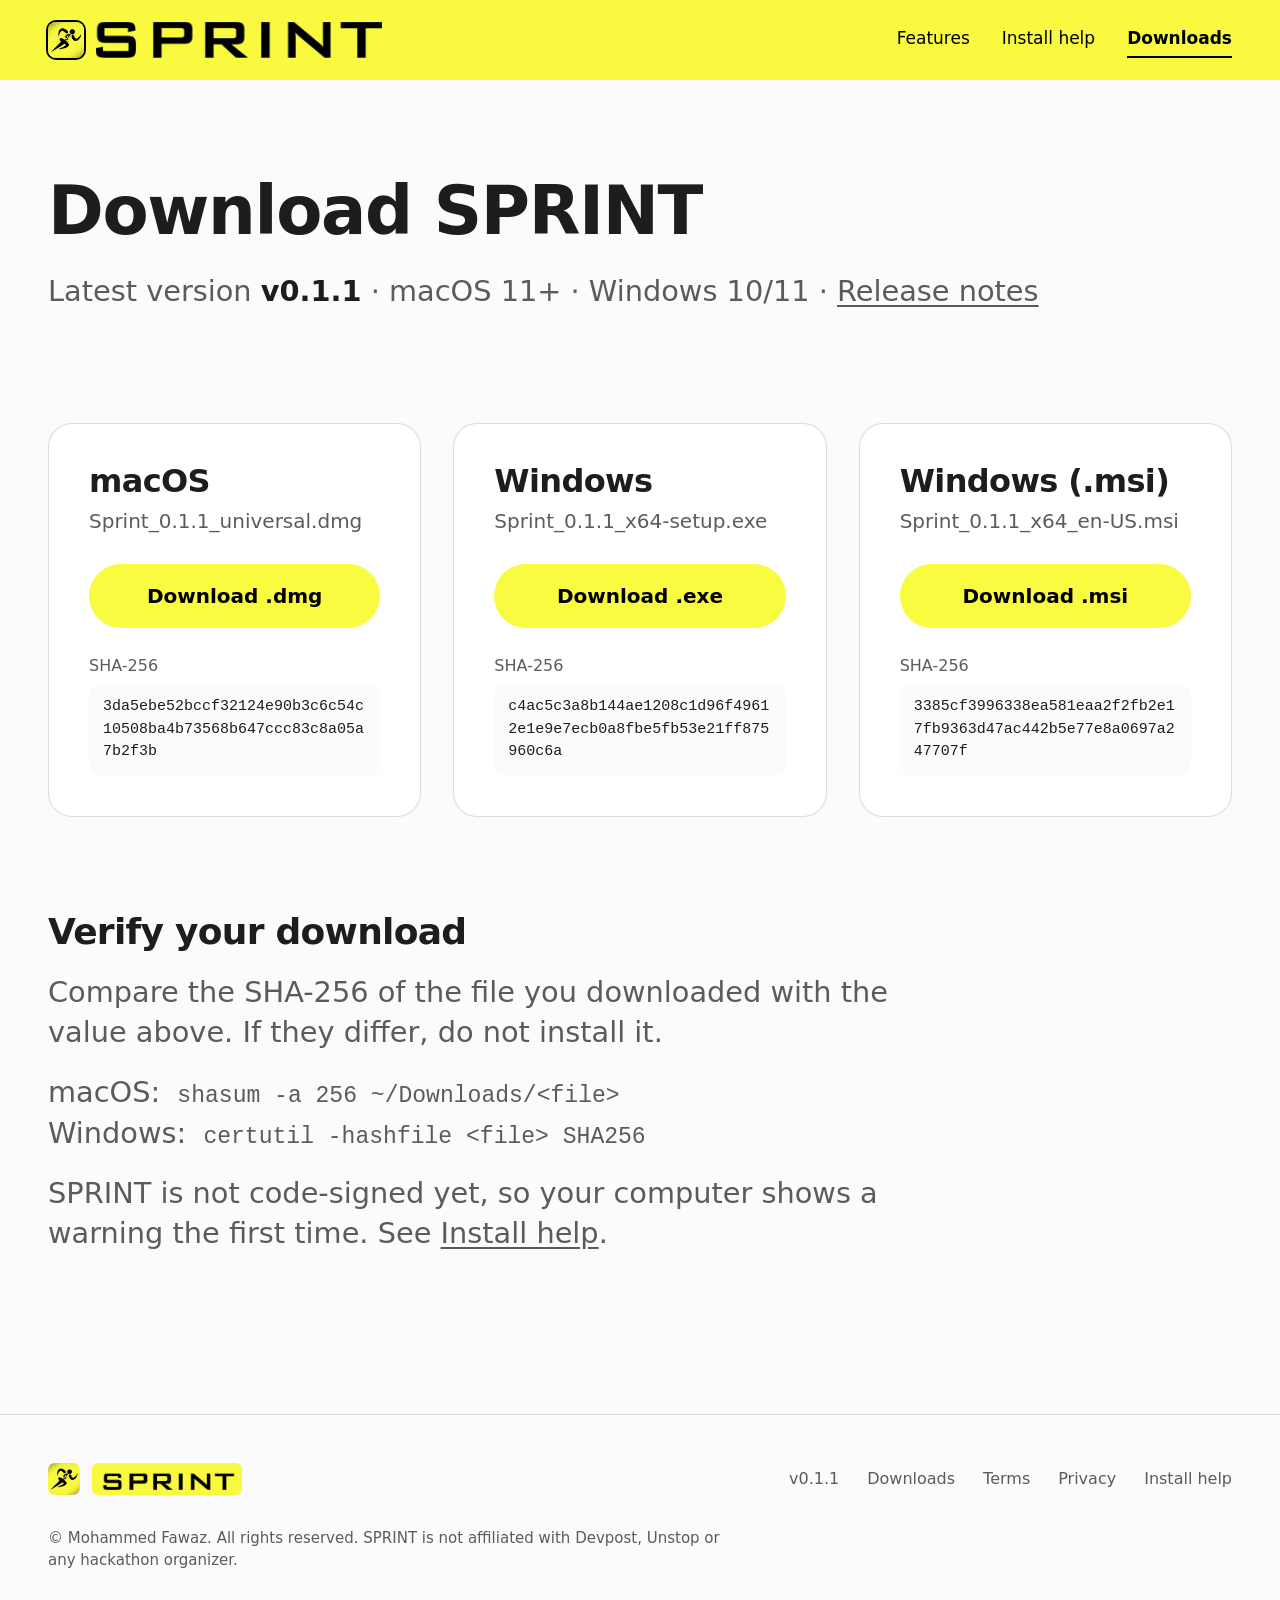
==== downloads/index.html @ 98894faf "Design fix: aligned lockup, 48px edges, big hero, downloads page, band" ====
<!doctype html>
<html lang="en">
<head>
<meta charset="utf-8">
<meta name="viewport" content="width=device-width, initial-scale=1">
<meta http-equiv="Content-Security-Policy" content="default-src 'none'; img-src 'self'; style-src 'self'; script-src 'self'; connect-src 'self'; base-uri 'none'; form-action 'none'">
<meta name="referrer" content="strict-origin-when-cross-origin">
<title>Download SPRINT</title>
<meta name="description" content="Download the latest SPRINT for macOS and Windows, with release notes and SHA-256 checksums.">
<link rel="canonical" href="https://fawaz3469.github.io/sprint-app/downloads/">
<meta name="color-scheme" content="dark light">
<meta name="theme-color" content="#F9FB40">
<link rel="icon" href="../favicon.ico" sizes="48x48">
<link rel="icon" href="../favicon-32.png" type="image/png" sizes="32x32">
<link rel="icon" href="../icon-512.png" type="image/png" sizes="512x512">
<link rel="apple-touch-icon" href="../apple-touch-icon.png">
<meta property="og:type" content="website">
<meta property="og:site_name" content="SPRINT">
<meta property="og:title" content="Download SPRINT">
<meta property="og:description" content="Download the latest SPRINT for macOS and Windows, with release notes and SHA-256 checksums.">
<meta property="og:url" content="https://fawaz3469.github.io/sprint-app/downloads/">
<meta property="og:image" content="https://fawaz3469.github.io/sprint-app/og-image.png">
<meta property="og:image:width" content="1200">
<meta property="og:image:height" content="630">
<meta property="og:image:alt" content="The SPRINT running-man icon and wordmark on a dark background">
<meta name="twitter:card" content="summary_large_image">
<meta name="twitter:title" content="Download SPRINT">
<meta name="twitter:description" content="Download the latest SPRINT for macOS and Windows, with release notes and SHA-256 checksums.">
<meta name="twitter:image" content="https://fawaz3469.github.io/sprint-app/og-image.png">
<link rel="stylesheet" href="../style.css">
<script src="../app.js" defer></script>
</head>
<body>
<a class="skip" href="#main">Skip to content</a>
<header class="nav">
  <div class="nav-in">
    <a class="lockup trim" href="../" aria-label="SPRINT home"><img class="lockup-icon" src="../assets/sprint-icon-sm.png" alt="" width="128" height="128"><span class="lockup-word"><img src="../assets/sprint-wordmark.png" alt="SPRINT" width="720" height="154"></span></a>
    <nav aria-label="Page">
      <a class="nl-features" href="../#features">Features</a>
      <a href="../#install-help">Install help</a>
      <a href="../downloads/" aria-current="page">Downloads</a>
    </nav>
  </div>
</header>

<main id="main" class="dlpage">
  <section class="dl-head">
    <h1>Download SPRINT</h1>
    <p class="lead">Latest version <strong><span class="ver">v0.1.0</span></strong> · macOS 11+ · Windows 10/11 · <a href="https://github.com/Fawaz3469/sprint-app/releases/latest" rel="noopener noreferrer">Release notes</a></p>
  </section>
  <section class="dl-cards" aria-label="Installers">
    <div class="dl-card">
      <h2>macOS</h2>
      <p data-name="mac">Sprint_0.1.0_universal.dmg</p>
      <a class="btn" data-dl="mac" rel="noopener noreferrer" href="https://github.com/Fawaz3469/sprint-app/releases/download/v0.1.0/Sprint_0.1.0_universal.dmg">Download .dmg</a>
      <h3>SHA-256</h3><code data-full="mac">fe7708c4372dd57917264f7ff843966393e256d961eadf216d6270aa0fd80927</code>
    </div>
    <div class="dl-card">
      <h2>Windows</h2>
      <p data-name="win">Sprint_0.1.0_x64-setup.exe</p>
      <a class="btn" data-dl="win" rel="noopener noreferrer" href="https://github.com/Fawaz3469/sprint-app/releases/download/v0.1.0/Sprint_0.1.0_x64-setup.exe">Download .exe</a>
      <h3>SHA-256</h3><code data-full="win">0c27ec183a17f226c5e59f44810eeecf139d4183ca8384eb6352f1f5550e7f88</code>
    </div>
    <div class="dl-card">
      <h2>Windows (.msi)</h2>
      <p data-name="msi">Sprint_0.1.0_x64_en-US.msi</p>
      <a class="btn" data-dl="msi" rel="noopener noreferrer" href="https://github.com/Fawaz3469/sprint-app/releases/download/v0.1.0/Sprint_0.1.0_x64_en-US.msi">Download .msi</a>
      <h3>SHA-256</h3><code data-full="msi">40f89d95b219e3879ad29ecf7b40930d95cf62e3c7dda0f127c900ae0b9bed03</code>
    </div>
  </section>
  <section class="dl-verify">
    <h2>Verify your download</h2>
    <p class="sub">Compare the SHA-256 of the file you downloaded with the value above. If they differ, do not install it.</p>
    <p class="sub">macOS: <code>shasum -a 256 ~/Downloads/&lt;file&gt;</code><br>Windows: <code>certutil -hashfile &lt;file&gt; SHA256</code></p>
    <p class="sub">SPRINT is not code-signed yet, so your computer shows a warning the first time. See <a href="../#install-help">Install help</a>.</p>
  </section>
</main>
<footer class="foot">
  <div class="foot-in">
    <a class="lockup" href="../" aria-label="SPRINT home"><img class="lockup-icon" src="../assets/sprint-icon-sm.png" alt="" width="128" height="128"><span class="lockup-word"><img src="../assets/sprint-wordmark.png" alt="SPRINT" width="720" height="154"></span></a>
    <nav aria-label="Footer">
      <span class="ver">v0.1.0</span>
      <a href="../downloads/">Downloads</a>
      <a href="../terms/">Terms</a>
      <a href="../privacy/">Privacy</a>
      <a href="../#install-help">Install help</a>
    </nav>
  </div>
  <div class="foot-in foot-fine">
    <p>© Mohammed Fawaz. All rights reserved. SPRINT is not affiliated with Devpost, Unstop or any hackathon organizer.</p>
  </div>
</footer>
</body>
</html>
---- style.css ----
/* Dark by default; light follows the system. Yellow is a fill only, always with black text on it. */
:root {
  --yellow: #F9FB40;
  --on-yellow: #000;
  --bg: #0b0b0c;
  --surface: #151517;
  --text: #f5f5f7;
  --text-2: rgba(245, 245, 247, .72);
  --line: rgba(255, 255, 255, .14);
  --focus: #F9FB40;
  --glow: .22;
  --shadow: 0 40px 100px rgba(0, 0, 0, .5);
  --pad: 48px;
  --nav-h: 80px;
  --section: 140px;
  --font: -apple-system, BlinkMacSystemFont, "SF Pro Display", "SF Pro Text", "Segoe UI", system-ui, sans-serif;
}
@media (prefers-color-scheme: light) {
  :root { --bg: #fbfbfd; --surface: #fff; --text: #1d1d1f; --text-2: rgba(29, 29, 31, .72); --line: rgba(0, 0, 0, .14); --focus: #1d1d1f; --glow: .55; --shadow: 0 40px 100px rgba(0, 0, 0, .18); }
}
* { box-sizing: border-box; }
html { overflow-x: clip; -webkit-text-size-adjust: 100%; scroll-behavior: smooth; scroll-padding-top: 96px; }
body { margin: 0; background: var(--bg); color: var(--text); font: 400 1.25rem/1.5 var(--font); -webkit-font-smoothing: antialiased; overflow-x: clip; }
img { display: block; max-width: 100%; height: auto; }
a { color: inherit; }
:focus-visible { outline: 3px solid var(--focus); outline-offset: 3px; border-radius: 8px; }
.skip { position: absolute; left: var(--pad); top: -80px; background: var(--yellow); color: var(--on-yellow); padding: 8px 16px; border-radius: 980px; z-index: 30; }
.skip:focus { top: 12px; outline-color: #000; }

/* Lockup: the real icon and wordmark files, centered on one axis at the same height. */
.lockup { --lh: 32px; display: inline-flex; align-items: center; gap: 12px; text-decoration: none; }
.lockup-icon { height: var(--lh); width: var(--lh); border-radius: 22%; }
.lockup-word { display: block; line-height: 0; }
.lockup-word img { height: var(--lh); width: auto; border-radius: 6px; }
/* On the yellow bar the wordmark file's own yellow padding is trimmed away with CSS (glyphs: 627x79 at 54,50 of 720x154),
   so the letters, not the invisible box, line up with the icon. */
.lockup.trim { --lh: 36px; }
.lockup.trim .lockup-word { position: relative; overflow: hidden; width: calc(var(--lh) * 7.9367); height: var(--lh); }
.lockup.trim .lockup-word img { position: absolute; max-width: none; height: auto; width: calc(var(--lh) * 9.1139); left: calc(var(--lh) * -0.6835); top: calc(var(--lh) * -0.6329); border-radius: 0; }
.lockup.trim .lockup-icon { box-shadow: 0 0 0 2px #000; }

.nav { position: sticky; top: 0; z-index: 20; background: #F9F940; /* the exact yellow inside the logo files, so the wordmark has no seam on the bar */ color: var(--on-yellow); }
.nav-in { height: var(--nav-h); padding: 0 var(--pad); display: flex; align-items: center; justify-content: space-between; }
.nav nav { display: flex; align-items: center; gap: 32px; font-size: 1.0625rem; font-weight: 500; }
.nav nav a { white-space: nowrap; color: var(--on-yellow); text-decoration: none; padding: 4px 0; border-bottom: 2px solid transparent; }
.nav nav a:hover { border-bottom-color: currentColor; }
.nav nav a[aria-current="page"] { font-weight: 700; border-bottom-color: #000; }
.nav :focus-visible { outline-color: #000; }

main { padding: 0 var(--pad); }
section { position: relative; padding: var(--section) 0; }
h1 { font-size: clamp(2.5rem, 1rem + 4vw, 4.5rem); line-height: 1.05; letter-spacing: -0.02em; margin: 0 0 24px; font-weight: 700; }
h2 { font-size: clamp(2.25rem, 1rem + 2.8vw, 3.5rem); line-height: 1.08; letter-spacing: -0.02em; font-weight: 700; margin: 0 0 20px; max-width: 18ch; }
h3 { font-size: 1.5rem; line-height: 1.25; font-weight: 600; margin: 0 0 12px; }
.lead, .sub { color: var(--text-2); max-width: 32em; margin: 0; font-size: clamp(1.25rem, .9rem + 1.2vw, 1.8rem); line-height: 1.4; }
.lead { margin-bottom: 40px; }

/* Hero: full viewport height under the nav, text on the left, a big screenshot bleeding off the right edge. */
.hero { min-height: calc(100svh - var(--nav-h)); display: grid; grid-template-columns: minmax(536px, 38%) minmax(0, 1fr); gap: 32px; align-items: center; padding: 64px 0; }
.hero::before { content: ""; position: absolute; z-index: -1; inset: 0 calc(50% - 50vw); background: radial-gradient(45% 60% at 72% 50%, rgba(249, 251, 64, var(--glow)), transparent 70%); pointer-events: none; }
.hero .hero-shot { margin-right: calc(var(--pad) * -1); border-radius: 24px 0 0 24px; border-right: 0; }
.hero .hero-shot img { border-radius: 0 0 0 23px; }

.downloads { display: grid; grid-template-columns: repeat(2, minmax(260px, 1fr)); gap: 16px; max-width: 580px; }
.btn { display: inline-flex; align-items: center; justify-content: center; height: 64px; min-width: 260px; padding: 0 32px; border-radius: 980px; background: var(--yellow); color: var(--on-yellow); font-size: 1.25rem; font-weight: 600; text-decoration: none; border: 2px solid transparent; transition: transform .2s ease; white-space: nowrap; }
.btn:hover { transform: scale(1.02); }
.downloads.detected .btn:not(.is-yours) { background: transparent; color: var(--text); border-color: var(--line); }
.meta { color: var(--text-2); font-size: 1rem; margin: 24px 0 0; }
.meta + .meta { margin-top: 8px; }
.verify-link { text-decoration: underline; text-underline-offset: 4px; text-decoration-color: var(--line); }
.verify-link:hover { text-decoration-color: currentColor; }

.window { position: relative; margin: 0; border: 1px solid var(--line); border-radius: 24px; background: var(--surface); box-shadow: var(--shadow); }
.window::before { content: ""; position: absolute; z-index: -1; left: 8%; right: 8%; top: 22%; bottom: -8%; background: var(--yellow); opacity: calc(var(--glow) * .9); filter: blur(90px); border-radius: 50%; }
.window-bar { display: flex; gap: 8px; padding: 14px 18px; border-bottom: 1px solid var(--line); }
.window-bar i { width: 12px; height: 12px; border-radius: 50%; background: var(--line); }
.window img { border-radius: 0 0 23px 23px; width: 100%; }

.features ul { list-style: none; margin: 72px 0 0; padding: 0; display: grid; grid-template-columns: repeat(3, 1fr); gap: 32px; }
.features li { background: var(--surface); border: 1px solid var(--line); border-radius: 24px; padding: 40px; }
.features p, .help li, .dl-card p { margin: 0; color: var(--text-2); font-size: 1.25rem; }
.icon { display: grid; place-items: center; width: 56px; height: 56px; border-radius: 14px; background: var(--yellow); margin-bottom: 28px; }
.icon svg { width: 28px; height: 28px; fill: none; stroke: var(--on-yellow); stroke-width: 2; stroke-linecap: round; stroke-linejoin: round; }

.product .window { margin-top: 72px; width: 100%; }
.fine { margin: 32px 0 0; font-size: .9375rem; color: var(--text-2); }

.help-grid { display: grid; grid-template-columns: repeat(2, 1fr); gap: 32px; margin-top: 72px; }
.help-grid > div { background: var(--surface); border: 1px solid var(--line); border-radius: 24px; padding: 40px; }
.help ol { margin: 0; padding-left: 1.25em; }
.help li { margin-bottom: 12px; }
.help strong { color: var(--text); }
.sub-h { margin-top: var(--section); }
.left-note { margin-top: 40px; font-size: 1.25rem; }
.left-note a { text-decoration: underline; text-underline-offset: 3px; }
code { font: .85em ui-monospace, SFMono-Regular, Menlo, Consolas, monospace; background: var(--bg); padding: 2px 8px; border-radius: 6px; }

.verify { padding-top: 0; }
.vgrid { display: grid; grid-template-columns: repeat(3, 1fr); gap: 32px; margin: 72px 0 40px; }
.vrow { background: var(--surface); border: 1px solid var(--line); border-radius: 24px; padding: 40px; min-width: 0; }
.vrow p { margin: 0 0 16px; color: var(--text-2); font-size: 1.125rem; word-break: break-all; }
.vrow code, .dl-card code { display: block; word-break: break-all; line-height: 1.5; font-size: .9375rem; background: var(--bg); padding: 12px 14px; border-radius: 12px; }
.verify .sub code, .dl-verify .sub code { font-size: .8em; }

/* Download band */
.band { background: var(--yellow); color: var(--on-yellow); }
.band-in { padding: 120px var(--pad); }
.band h2 { font-size: clamp(3rem, 1rem + 6vw, 6rem); max-width: none; margin-bottom: 16px; }
.band-sub { margin: 0 0 40px; font-size: 1.5rem; }
.band .btn { background: #000; color: #fff; }
.band .downloads.detected .btn:not(.is-yours) { background: transparent; color: #000; border-color: #000; }
.band :focus-visible { outline-color: #000; }

.foot { border-top: 1px solid var(--line); padding: 48px var(--pad); }
.foot-in { display: flex; align-items: center; justify-content: space-between; gap: 24px; flex-wrap: wrap; font-size: 1rem; color: var(--text-2); }
.foot nav { display: flex; gap: 28px; flex-wrap: wrap; align-items: center; }
.foot nav a { color: var(--text-2); text-decoration: none; }
.foot nav a:hover { color: var(--text); text-decoration: underline; }
.foot-fine { margin-top: 32px; flex-direction: column; align-items: flex-start; font-size: .9375rem; }
.foot-fine p { margin: 0; max-width: 72ch; }
.attrib a { text-decoration: underline; }

/* Downloads page */
.dl-head { padding: 96px 0 0; }
.dl-head .lead { max-width: none; }
.dl-head strong { color: var(--text); }
.dl-head a { text-decoration: underline; text-underline-offset: 4px; }
.dl-cards { display: grid; grid-template-columns: repeat(3, 1fr); gap: 32px; padding: 72px 0 0; }
.dl-card { background: var(--surface); border: 1px solid var(--line); border-radius: 24px; padding: 40px; min-width: 0; }
.dl-card h2 { font-size: 2rem; margin: 0 0 8px; }
.dl-card p { word-break: break-all; margin-bottom: 28px; }
.dl-card .btn { width: 100%; min-width: 0; }
.dl-card h3 { font-size: 1rem; margin: 28px 0 8px; color: var(--text-2); font-weight: 500; }
.dl-verify { padding: 96px 0 var(--section); }
.dl-verify h2 { font-size: 2.25rem; }
.dl-verify .sub { margin-bottom: 20px; }
.dl-verify a { text-decoration: underline; text-underline-offset: 4px; }

/* Legal pages */
.doc { max-width: 800px; padding: 72px var(--pad) 120px; }
.doc h1 { font-size: clamp(2.25rem, 1.4rem + 3vw, 3.5rem); }
.doc h2 { font-size: 1.75rem; letter-spacing: -0.01em; line-height: 1.2; margin: 56px 0 14px; max-width: none; }
.doc h3 { margin-top: 24px; }
.doc p, .doc li { font-size: 1.1875rem; color: var(--text-2); }
.doc strong { color: var(--text); }
.doc a { text-decoration: underline; text-underline-offset: 3px; }
.doc li { margin-bottom: 8px; }
.doc .fine { margin: 0 0 32px; }
.draft { background: var(--yellow); color: var(--on-yellow) !important; padding: 14px 18px; border-radius: 14px; margin: 0 0 32px; font-size: 1rem !important; }
.draft strong { color: var(--on-yellow); }

.js .reveal { opacity: 0; transform: translateY(24px); transition: opacity .7s ease, transform .7s ease; }
.js .reveal.in { opacity: 1; transform: none; }

@media (max-width: 1100px) {
  .hero { grid-template-columns: 1fr; min-height: 0; padding: 72px 0; gap: 56px; }
  .hero .hero-shot { margin-right: 0; border-radius: 24px; border-right: 1px solid var(--line); }
  .hero .hero-shot img { border-radius: 0 0 23px 23px; }
  .features ul, .vgrid, .dl-cards { grid-template-columns: 1fr; }
}
@media (max-width: 720px) {
  :root { --pad: 20px; --nav-h: 64px; --section: 72px; }
  body { font-size: 1.125rem; }
  .lockup.trim { --lh: 20px; gap: 10px; flex-shrink: 0; }
  .nav-in { gap: 12px; }
  .nav nav { gap: 14px; font-size: .875rem; white-space: nowrap; }
  .nl-features { display: none; }
  .hero { padding: 40px 0 56px; }
  .downloads { grid-template-columns: 1fr; max-width: none; }
  .btn { width: 100%; min-width: 0; }
  .help-grid { grid-template-columns: 1fr; margin-top: 40px; gap: 20px; }
  .features ul, .vgrid { margin-top: 40px; gap: 20px; }
  .features li, .help-grid > div, .vrow, .dl-card { padding: 28px; border-radius: 20px; }
  .product .window { margin-top: 40px; }
  .window, .window img { border-radius: 16px; }
  .window img { border-radius: 0 0 15px 15px; }
  .hero .hero-shot { border-radius: 16px; }
  .hero .hero-shot img { border-radius: 0 0 15px 15px; }
  .band-in { padding: 72px var(--pad); }
  .band-sub { font-size: 1.125rem; }
  .dl-head { padding-top: 56px; }
  .dl-cards { padding-top: 40px; gap: 20px; }
  .dl-verify { padding: 64px 0 72px; }
  .doc { padding-top: 40px; padding-bottom: 72px; }
  .foot { padding: 40px var(--pad); }
  .foot-in { flex-direction: column; align-items: flex-start; }
}
@media (prefers-reduced-motion: reduce) {
  html { scroll-behavior: auto; }
  .btn { transition: none; }
  .js .reveal { opacity: 1; transform: none; transition: none; }
}
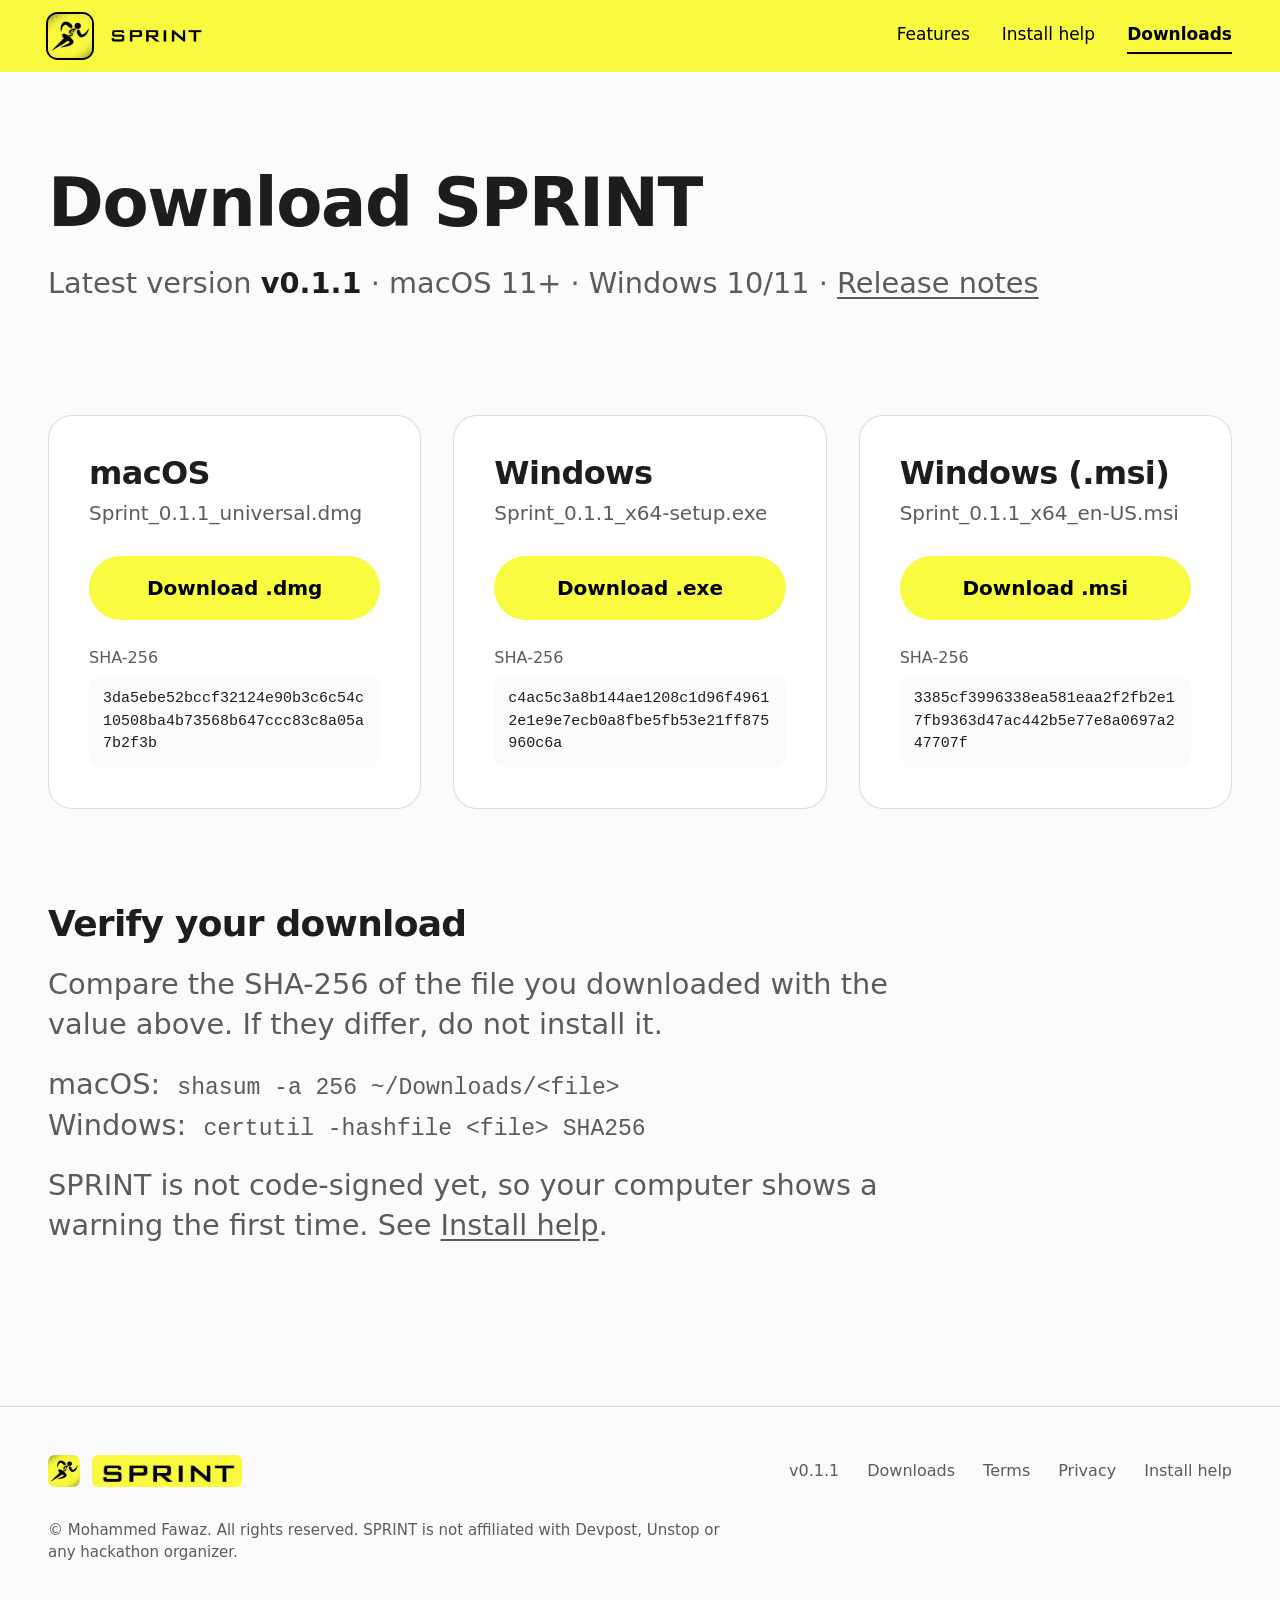
==== commit b48f8c74: "Nav lockup: 44px icon, 22px wordmark (height-based), 72px bar; cache-bust css/js" ====
--- a/downloads/index.html
+++ b/downloads/index.html
@@ -27,8 +27,8 @@
 <meta name="twitter:title" content="Download SPRINT">
 <meta name="twitter:description" content="Download the latest SPRINT for macOS and Windows, with release notes and SHA-256 checksums.">
 <meta name="twitter:image" content="https://fawaz3469.github.io/sprint-app/og-image.png">
-<link rel="stylesheet" href="../style.css">
-<script src="../app.js" defer></script>
+<link rel="stylesheet" href="../style.css?v=3">
+<script src="../app.js?v=3" defer></script>
 </head>
 <body>
 <a class="skip" href="#main">Skip to content</a>
@@ -46,26 +46,26 @@
 <main id="main" class="dlpage">
   <section class="dl-head">
     <h1>Download SPRINT</h1>
-    <p class="lead">Latest version <strong><span class="ver">v0.1.0</span></strong> · macOS 11+ · Windows 10/11 · <a href="https://github.com/Fawaz3469/sprint-app/releases/latest" rel="noopener noreferrer">Release notes</a></p>
+    <p class="lead">Latest version <strong><span class="ver">v0.1.1</span></strong> · macOS 11+ · Windows 10/11 · <a href="https://github.com/Fawaz3469/sprint-app/releases/latest" rel="noopener noreferrer">Release notes</a></p>
   </section>
   <section class="dl-cards" aria-label="Installers">
     <div class="dl-card">
       <h2>macOS</h2>
-      <p data-name="mac">Sprint_0.1.0_universal.dmg</p>
-      <a class="btn" data-dl="mac" rel="noopener noreferrer" href="https://github.com/Fawaz3469/sprint-app/releases/download/v0.1.0/Sprint_0.1.0_universal.dmg">Download .dmg</a>
-      <h3>SHA-256</h3><code data-full="mac">fe7708c4372dd57917264f7ff843966393e256d961eadf216d6270aa0fd80927</code>
+      <p data-name="mac">Sprint_0.1.1_universal.dmg</p>
+      <a class="btn" data-dl="mac" rel="noopener noreferrer" href="https://github.com/Fawaz3469/sprint-app/releases/download/v0.1.1/Sprint_0.1.1_universal.dmg">Download .dmg</a>
+      <h3>SHA-256</h3><code data-full="mac">3da5ebe52bccf32124e90b3c6c54c10508ba4b73568b647ccc83c8a05a7b2f3b</code>
     </div>
     <div class="dl-card">
       <h2>Windows</h2>
-      <p data-name="win">Sprint_0.1.0_x64-setup.exe</p>
-      <a class="btn" data-dl="win" rel="noopener noreferrer" href="https://github.com/Fawaz3469/sprint-app/releases/download/v0.1.0/Sprint_0.1.0_x64-setup.exe">Download .exe</a>
-      <h3>SHA-256</h3><code data-full="win">0c27ec183a17f226c5e59f44810eeecf139d4183ca8384eb6352f1f5550e7f88</code>
+      <p data-name="win">Sprint_0.1.1_x64-setup.exe</p>
+      <a class="btn" data-dl="win" rel="noopener noreferrer" href="https://github.com/Fawaz3469/sprint-app/releases/download/v0.1.1/Sprint_0.1.1_x64-setup.exe">Download .exe</a>
+      <h3>SHA-256</h3><code data-full="win">c4ac5c3a8b144ae1208c1d96f49612e1e9e7ecb0a8fbe5fb53e21ff875960c6a</code>
     </div>
     <div class="dl-card">
       <h2>Windows (.msi)</h2>
-      <p data-name="msi">Sprint_0.1.0_x64_en-US.msi</p>
-      <a class="btn" data-dl="msi" rel="noopener noreferrer" href="https://github.com/Fawaz3469/sprint-app/releases/download/v0.1.0/Sprint_0.1.0_x64_en-US.msi">Download .msi</a>
-      <h3>SHA-256</h3><code data-full="msi">40f89d95b219e3879ad29ecf7b40930d95cf62e3c7dda0f127c900ae0b9bed03</code>
+      <p data-name="msi">Sprint_0.1.1_x64_en-US.msi</p>
+      <a class="btn" data-dl="msi" rel="noopener noreferrer" href="https://github.com/Fawaz3469/sprint-app/releases/download/v0.1.1/Sprint_0.1.1_x64_en-US.msi">Download .msi</a>
+      <h3>SHA-256</h3><code data-full="msi">3385cf3996338ea581eaa2f2fb2e17fb9363d47ac442b5e77e8a0697a247707f</code>
     </div>
   </section>
   <section class="dl-verify">
@@ -79,7 +79,7 @@
   <div class="foot-in">
     <a class="lockup" href="../" aria-label="SPRINT home"><img class="lockup-icon" src="../assets/sprint-icon-sm.png" alt="" width="128" height="128"><span class="lockup-word"><img src="../assets/sprint-wordmark.png" alt="SPRINT" width="720" height="154"></span></a>
     <nav aria-label="Footer">
-      <span class="ver">v0.1.0</span>
+      <span class="ver">v0.1.1</span>
       <a href="../downloads/">Downloads</a>
       <a href="../terms/">Terms</a>
       <a href="../privacy/">Privacy</a>
--- a/style.css
+++ b/style.css
@@ -11,7 +11,7 @@
   --glow: .22;
   --shadow: 0 40px 100px rgba(0, 0, 0, .5);
   --pad: 48px;
-  --nav-h: 80px;
+  --nav-h: 72px;
   --section: 140px;
   --font: -apple-system, BlinkMacSystemFont, "SF Pro Display", "SF Pro Text", "Segoe UI", system-ui, sans-serif;
 }
@@ -34,9 +34,12 @@
 .lockup-word img { height: var(--lh); width: auto; border-radius: 6px; }
 /* On the yellow bar the wordmark file's own yellow padding is trimmed away with CSS (glyphs: 627x79 at 54,50 of 720x154),
    so the letters, not the invisible box, line up with the icon. */
-.lockup.trim { --lh: 36px; }
-.lockup.trim .lockup-word { position: relative; overflow: hidden; width: calc(var(--lh) * 7.9367); height: var(--lh); }
-.lockup.trim .lockup-word img { position: absolute; max-width: none; height: auto; width: calc(var(--lh) * 9.1139); left: calc(var(--lh) * -0.6835); top: calc(var(--lh) * -0.6329); border-radius: 0; }
+/* Nav lockup: icon 44x44, wordmark 22px tall with width:auto (the file is 720x154, so about 103px wide), 12px apart, one center line.
+   The file has built-in yellow padding (50px above the letters, 25px below, of 154), so the image is nudged up inside its
+   22px box with CSS only; the box itself stays centered with the icon. */
+.lockup.trim { --lh: 44px; --wh: 22px; gap: 12px; }
+.lockup.trim .lockup-word { display: block; height: var(--wh); overflow: hidden; line-height: 0; }
+.lockup.trim .lockup-word img { display: block; height: var(--wh); width: auto; max-width: none; object-fit: contain; border-radius: 0; position: relative; top: calc(var(--wh) * -0.0812); }
 .lockup.trim .lockup-icon { box-shadow: 0 0 0 2px #000; }
 
 .nav { position: sticky; top: 0; z-index: 20; background: #F9F940; /* the exact yellow inside the logo files, so the wordmark has no seam on the bar */ color: var(--on-yellow); }
@@ -161,7 +164,6 @@
 @media (max-width: 720px) {
   :root { --pad: 20px; --nav-h: 64px; --section: 72px; }
   body { font-size: 1.125rem; }
-  .lockup.trim { --lh: 20px; gap: 10px; flex-shrink: 0; }
   .nav-in { gap: 12px; }
   .nav nav { gap: 14px; font-size: .875rem; white-space: nowrap; }
   .nl-features { display: none; }
@@ -185,6 +187,9 @@
   .foot { padding: 40px var(--pad); }
   .foot-in { flex-direction: column; align-items: flex-start; }
 }
+@media (max-width: 480px) {
+  .lockup.trim { --lh: 36px; --wh: 18px; flex-shrink: 0; }
+}
 @media (prefers-reduced-motion: reduce) {
   html { scroll-behavior: auto; }
   .btn { transition: none; }
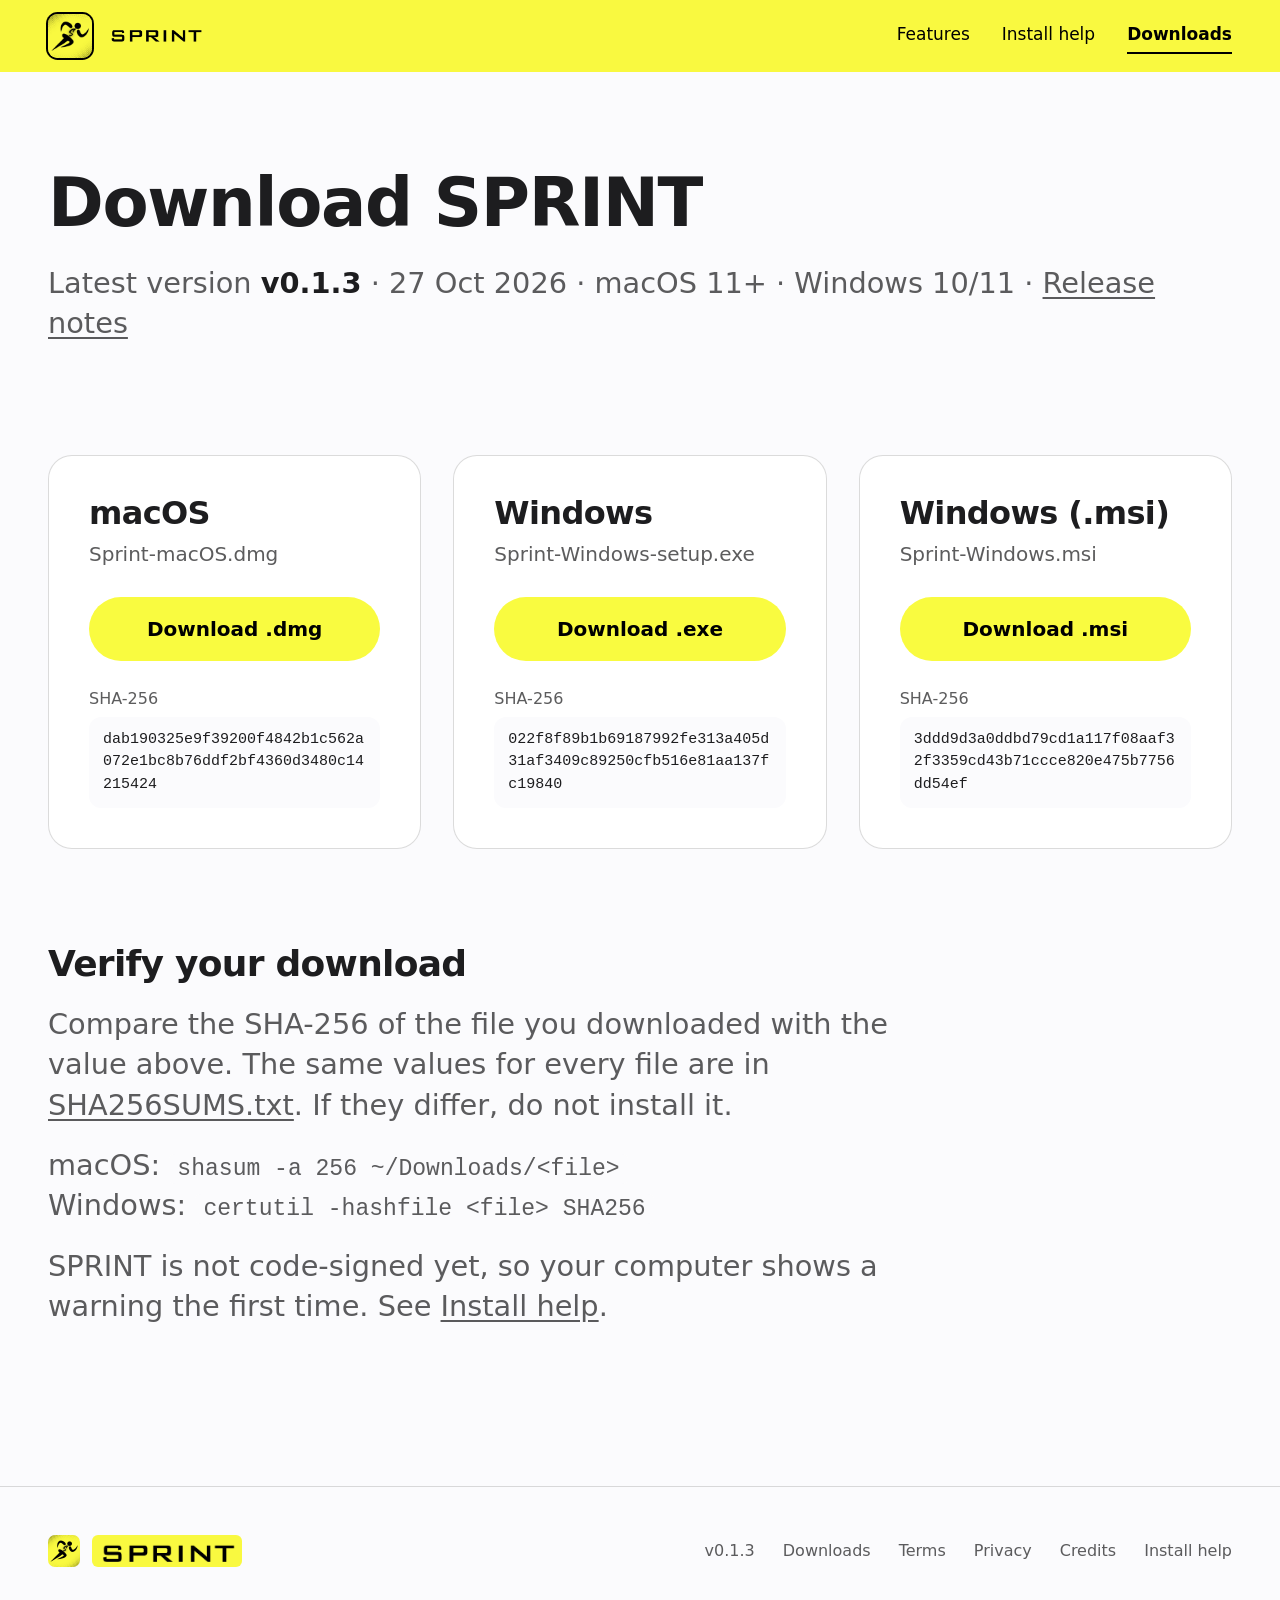
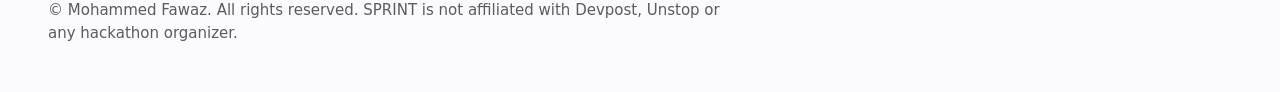
==== commit 4a7c826b: "Fixed-name latest download links, release.json-driven version/checksums, Credits page; move attribut" ====
--- a/downloads/index.html
+++ b/downloads/index.html
@@ -27,8 +27,8 @@
 <meta name="twitter:title" content="Download SPRINT">
 <meta name="twitter:description" content="Download the latest SPRINT for macOS and Windows, with release notes and SHA-256 checksums.">
 <meta name="twitter:image" content="https://fawaz3469.github.io/sprint-app/og-image.png">
-<link rel="stylesheet" href="../style.css?v=3">
-<script src="../app.js?v=3" defer></script>
+<link rel="stylesheet" href="../style.css?v=4">
+<script src="../app.js?v=4" defer></script>
 </head>
 <body>
 <a class="skip" href="#main">Skip to content</a>
@@ -46,31 +46,31 @@
 <main id="main" class="dlpage">
   <section class="dl-head">
     <h1>Download SPRINT</h1>
-    <p class="lead">Latest version <strong><span class="ver">v0.1.1</span></strong> · macOS 11+ · Windows 10/11 · <a href="https://github.com/Fawaz3469/sprint-app/releases/latest" rel="noopener noreferrer">Release notes</a></p>
+    <p class="lead">Latest version <strong><span class="ver live">v0.1.3</span></strong> · <span class="reldate live" data-fallback="2026-10-27">27 Oct 2026</span> · macOS 11+ · Windows 10/11 · <a href="https://github.com/Fawaz3469/sprint-app/releases/latest" rel="noopener noreferrer">Release notes</a></p>
   </section>
   <section class="dl-cards" aria-label="Installers">
     <div class="dl-card">
       <h2>macOS</h2>
-      <p data-name="mac">Sprint_0.1.1_universal.dmg</p>
-      <a class="btn" data-dl="mac" rel="noopener noreferrer" href="https://github.com/Fawaz3469/sprint-app/releases/download/v0.1.1/Sprint_0.1.1_universal.dmg">Download .dmg</a>
-      <h3>SHA-256</h3><code data-full="mac">3da5ebe52bccf32124e90b3c6c54c10508ba4b73568b647ccc83c8a05a7b2f3b</code>
+      <p class="live" data-name="mac">Sprint-macOS.dmg</p>
+      <a class="btn" data-dl="mac" rel="noopener noreferrer" href="https://github.com/Fawaz3469/sprint-app/releases/latest/download/Sprint-macOS.dmg">Download .dmg</a>
+      <h3>SHA-256</h3><code class="live" data-full="mac">dab190325e9f39200f4842b1c562a072e1bc8b76ddf2bf4360d3480c14215424</code>
     </div>
     <div class="dl-card">
       <h2>Windows</h2>
-      <p data-name="win">Sprint_0.1.1_x64-setup.exe</p>
-      <a class="btn" data-dl="win" rel="noopener noreferrer" href="https://github.com/Fawaz3469/sprint-app/releases/download/v0.1.1/Sprint_0.1.1_x64-setup.exe">Download .exe</a>
-      <h3>SHA-256</h3><code data-full="win">c4ac5c3a8b144ae1208c1d96f49612e1e9e7ecb0a8fbe5fb53e21ff875960c6a</code>
+      <p class="live" data-name="win">Sprint-Windows-setup.exe</p>
+      <a class="btn" data-dl="win" rel="noopener noreferrer" href="https://github.com/Fawaz3469/sprint-app/releases/latest/download/Sprint-Windows-setup.exe">Download .exe</a>
+      <h3>SHA-256</h3><code class="live" data-full="win">022f8f89b1b69187992fe313a405d31af3409c89250cfb516e81aa137fc19840</code>
     </div>
     <div class="dl-card">
       <h2>Windows (.msi)</h2>
-      <p data-name="msi">Sprint_0.1.1_x64_en-US.msi</p>
-      <a class="btn" data-dl="msi" rel="noopener noreferrer" href="https://github.com/Fawaz3469/sprint-app/releases/download/v0.1.1/Sprint_0.1.1_x64_en-US.msi">Download .msi</a>
-      <h3>SHA-256</h3><code data-full="msi">3385cf3996338ea581eaa2f2fb2e17fb9363d47ac442b5e77e8a0697a247707f</code>
+      <p class="live" data-name="msi">Sprint-Windows.msi</p>
+      <a class="btn" data-dl="msi" rel="noopener noreferrer" href="https://github.com/Fawaz3469/sprint-app/releases/latest/download/Sprint-Windows.msi">Download .msi</a>
+      <h3>SHA-256</h3><code class="live" data-full="msi">3ddd9d3a0ddbd79cd1a117f08aaf32f3359cd43b71ccce820e475b7756dd54ef</code>
     </div>
   </section>
   <section class="dl-verify">
     <h2>Verify your download</h2>
-    <p class="sub">Compare the SHA-256 of the file you downloaded with the value above. If they differ, do not install it.</p>
+    <p class="sub">Compare the SHA-256 of the file you downloaded with the value above. The same values for every file are in <a href="https://github.com/Fawaz3469/sprint-app/releases/latest/download/SHA256SUMS.txt" rel="noopener noreferrer">SHA256SUMS.txt</a>. If they differ, do not install it.</p>
     <p class="sub">macOS: <code>shasum -a 256 ~/Downloads/&lt;file&gt;</code><br>Windows: <code>certutil -hashfile &lt;file&gt; SHA256</code></p>
     <p class="sub">SPRINT is not code-signed yet, so your computer shows a warning the first time. See <a href="../#install-help">Install help</a>.</p>
   </section>
@@ -79,10 +79,11 @@
   <div class="foot-in">
     <a class="lockup" href="../" aria-label="SPRINT home"><img class="lockup-icon" src="../assets/sprint-icon-sm.png" alt="" width="128" height="128"><span class="lockup-word"><img src="../assets/sprint-wordmark.png" alt="SPRINT" width="720" height="154"></span></a>
     <nav aria-label="Footer">
-      <span class="ver">v0.1.1</span>
+      <span class="ver live">v0.1.3</span>
       <a href="../downloads/">Downloads</a>
       <a href="../terms/">Terms</a>
       <a href="../privacy/">Privacy</a>
+      <a href="../credits/">Credits</a>
       <a href="../#install-help">Install help</a>
     </nav>
   </div>
--- a/style.css
+++ b/style.css
@@ -121,7 +121,6 @@
 .foot nav a:hover { color: var(--text); text-decoration: underline; }
 .foot-fine { margin-top: 32px; flex-direction: column; align-items: flex-start; font-size: .9375rem; }
 .foot-fine p { margin: 0; max-width: 72ch; }
-.attrib a { text-decoration: underline; }
 
 /* Downloads page */
 .dl-head { padding: 96px 0 0; }
@@ -149,8 +148,6 @@
 .doc a { text-decoration: underline; text-underline-offset: 3px; }
 .doc li { margin-bottom: 8px; }
 .doc .fine { margin: 0 0 32px; }
-.draft { background: var(--yellow); color: var(--on-yellow) !important; padding: 14px 18px; border-radius: 14px; margin: 0 0 32px; font-size: 1rem !important; }
-.draft strong { color: var(--on-yellow); }
 
 .js .reveal { opacity: 0; transform: translateY(24px); transition: opacity .7s ease, transform .7s ease; }
 .js .reveal.in { opacity: 1; transform: none; }
@@ -195,3 +192,6 @@
   .btn { transition: none; }
   .js .reveal { opacity: 1; transform: none; transition: none; }
 }
+
+/* Version, date, names and checksums wait for release.json (no flash of an old value). */
+html.js:not(.rel-ready) .live { visibility: hidden; }
